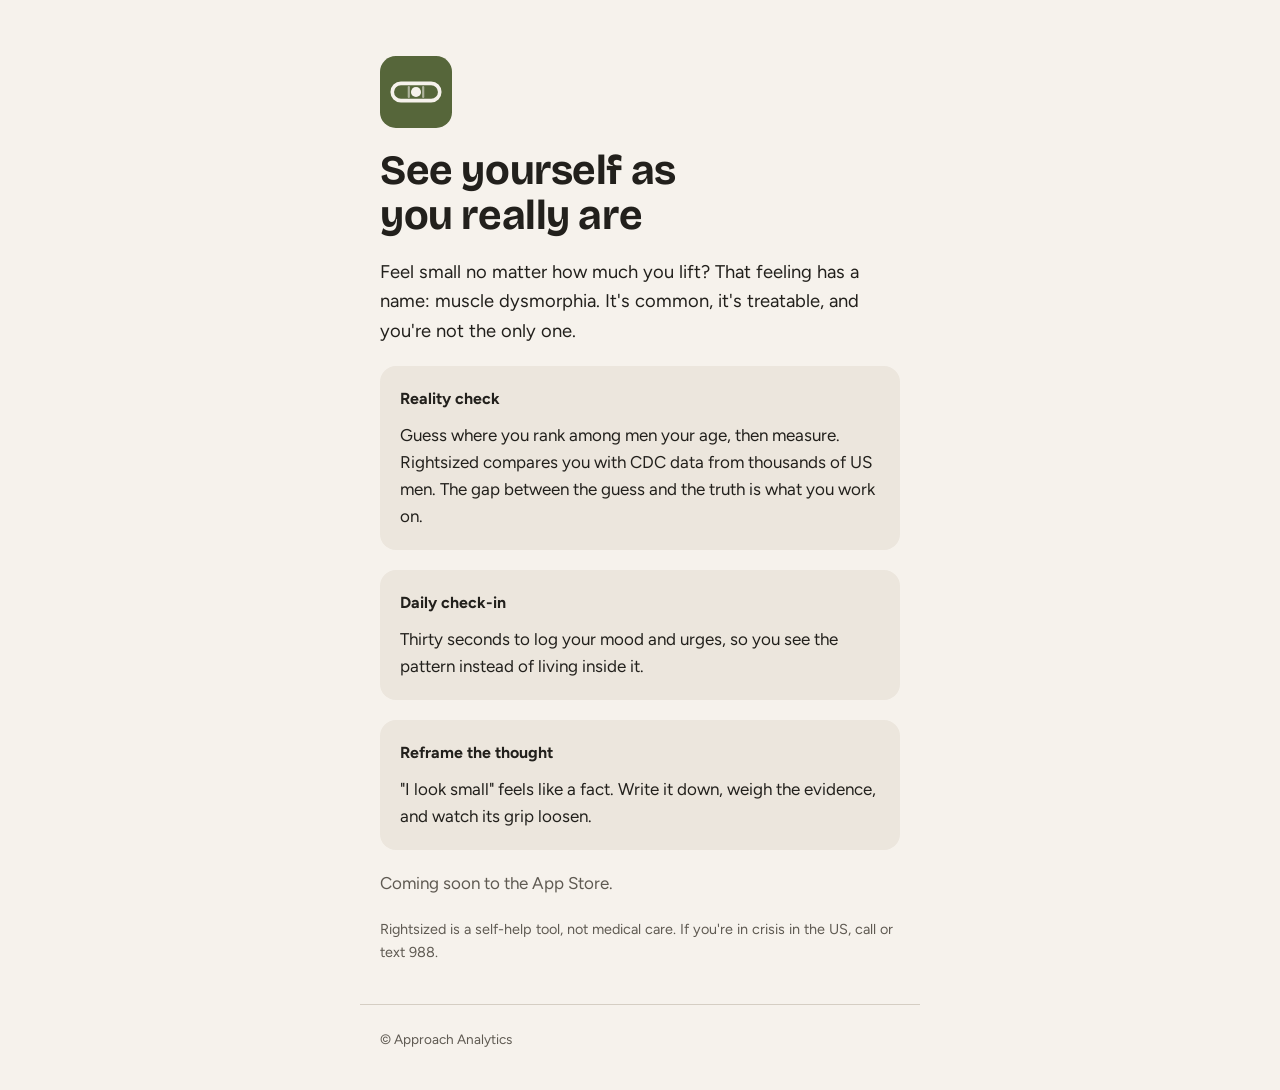
==== index.html @ 9b3ffdf0 "Rightsized site: home and email-confirmed pages Co-Authored-By: Claude Opus 5.5 <noreply@anthropic.c" ====
<!doctype html>
<html lang="en">
<head>
<meta charset="utf-8">
<meta name="viewport" content="width=device-width, initial-scale=1">
<title>Rightsized · See yourself as you really are</title>
<meta name="description" content="Rightsized helps men with muscle dysmorphia see their body accurately, track urges, and challenge distorted thoughts.">
<link rel="icon" href="assets/favicon.png">
<link rel="preconnect" href="https://fonts.googleapis.com">
<link rel="stylesheet" href="https://fonts.googleapis.com/css2?family=Bricolage+Grotesque:opsz,wght@12..96,700&family=Figtree:wght@400;600;700&display=swap">
<link rel="stylesheet" href="assets/site.css">
</head>
<body>
<main>
  <img class="logo" src="assets/logo.svg" alt="Rightsized logo">
  <h1>See yourself as you really are</h1>
  <p class="lede">Feel small no matter how much you lift? That feeling has a name: muscle dysmorphia. It's common, it's treatable, and you're not the only one.</p>
  <div class="card">
    <h2>Reality check</h2>
    <p>Guess where you rank among men your age, then measure. Rightsized compares you with CDC data from thousands of US men. The gap between the guess and the truth is what you work on.</p>
  </div>
  <div class="card">
    <h2>Daily check-in</h2>
    <p>Thirty seconds to log your mood and urges, so you see the pattern instead of living inside it.</p>
  </div>
  <div class="card">
    <h2>Reframe the thought</h2>
    <p>"I look small" feels like a fact. Write it down, weigh the evidence, and watch its grip loosen.</p>
  </div>
  <p class="muted">Coming soon to the App Store.</p>
  <p class="small muted">Rightsized is a self-help tool, not medical care. If you're in crisis in the US, call or text 988.</p>
</main>
<footer>
  <span>© Approach Analytics</span>
</footer>
</body>
</html>
---- assets/site.css ----
/* Rightsized site: Olive & Sand, matching the app's theme tokens. */
:root {
  --bg: #F6F2EC;
  --surface: #ECE6DD;
  --text: #22201C;
  --text-2: #5F5A52;
  --border: #D5CEC3;
  --accent: #56663A;
  --on-accent: #FFFFFF;
  --urgent: #B3261E;
  --display: "Bricolage Grotesque", "Avenir Next", "Segoe UI", system-ui, sans-serif;
  --body: "Figtree", "Avenir Next", "Segoe UI", system-ui, sans-serif;
  color-scheme: light;
}
@media (prefers-color-scheme: dark) {
  :root {
    --bg: #15140F;
    --surface: #1F1D17;
    --text: #EEEAE2;
    --text-2: #ADA79B;
    --border: #37342B;
    --accent: #A3B373;
    --on-accent: #151A0B;
    --urgent: #F2827A;
    color-scheme: dark;
  }
}

* { box-sizing: border-box; }
html, body { margin: 0; }
body {
  background: var(--bg);
  color: var(--text);
  font-family: var(--body);
  font-size: 17px;
  line-height: 1.6;
  min-height: 100vh;
  display: flex;
  flex-direction: column;
}
main {
  width: 100%;
  max-width: 560px;
  margin: 0 auto;
  padding-inline: 20px;
  padding-block: 56px 40px;
  display: flex;
  flex-direction: column;
  gap: 20px;
  flex: 1;
}
.logo { width: 72px; height: 72px; }
h1 {
  font-family: var(--display);
  font-size: clamp(2rem, 7vw, 2.6rem);
  line-height: 1.08;
  letter-spacing: -0.01em;
  margin: 0;
  text-wrap: balance;
}
p { margin: 0; }
.lede { font-size: 1.15rem; }
.muted { color: var(--text-2); }
.small { font-size: 0.9rem; }
.card {
  background: var(--surface);
  border-radius: 16px;
  padding: 20px;
  display: flex;
  flex-direction: column;
  gap: 10px;
}
.card h2 { font-size: 1rem; margin: 0; }
ol { margin: 0; padding-left: 1.2em; display: flex; flex-direction: column; gap: 6px; }
.button {
  display: block;
  text-align: center;
  text-decoration: none;
  font-weight: 700;
  padding: 14px 18px;
  border-radius: 12px;
  background: var(--accent);
  color: var(--on-accent);
}
.button:focus-visible, a:focus-visible { outline: 3px solid var(--accent); outline-offset: 3px; }
a { color: var(--accent); }
footer {
  max-width: 560px;
  width: 100%;
  margin: 0 auto;
  padding-inline: 20px;
  padding-block: 24px 40px;
  border-top: 1px solid var(--border);
  color: var(--text-2);
  font-size: 0.85rem;
  display: flex;
  flex-wrap: wrap;
  gap: 8px 20px;
}
[hidden] { display: none !important; }
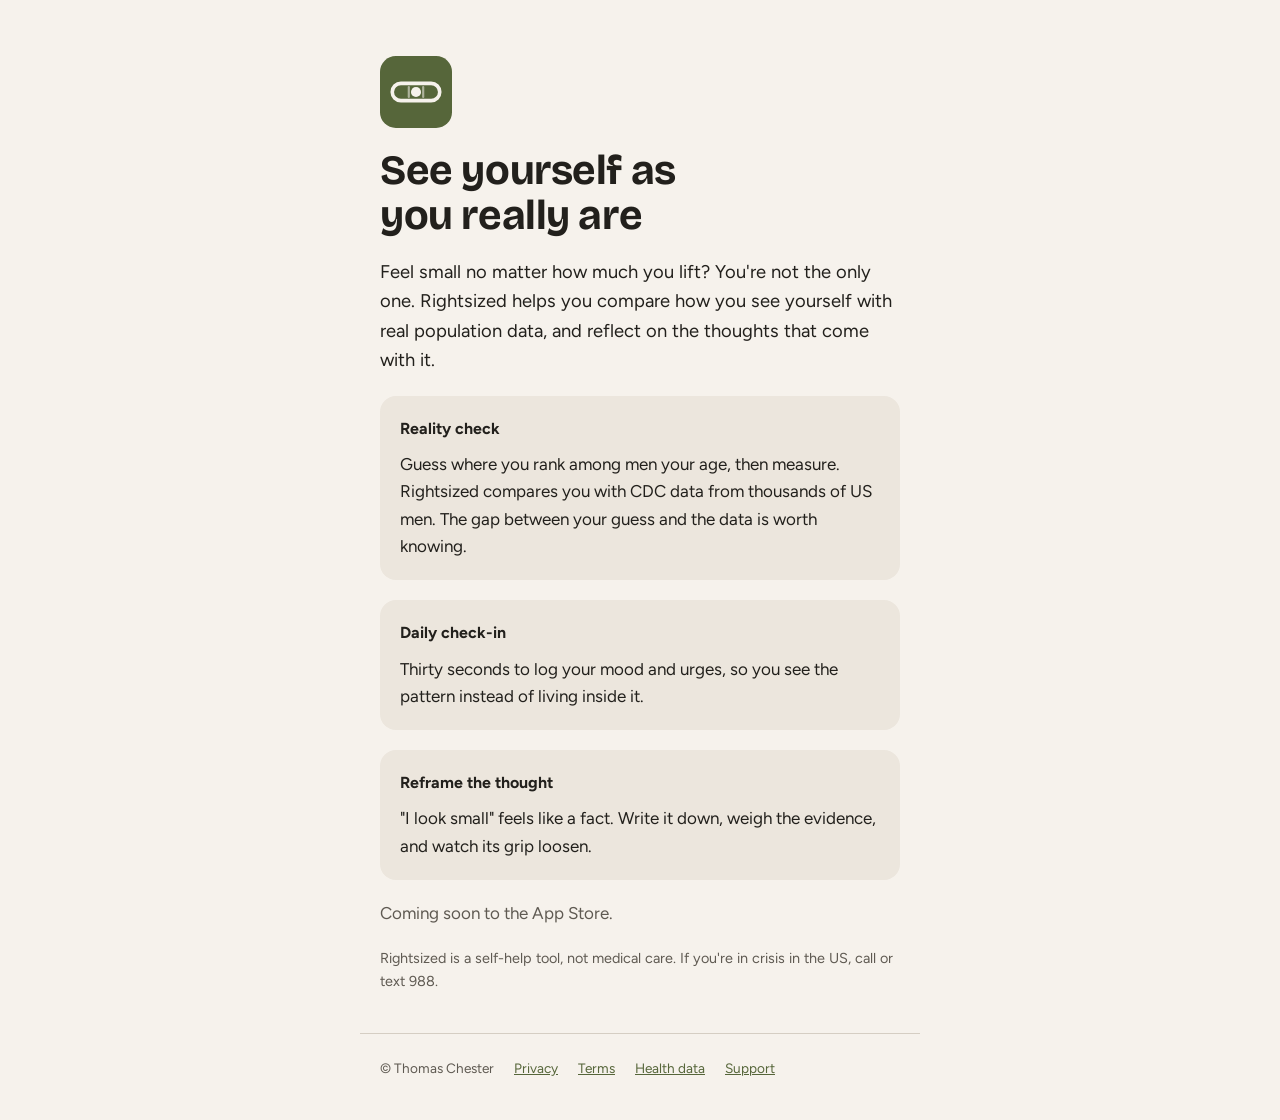
==== commit ad65c04f: "Add terms, privacy, health-data and support pages; reword home as self-help Co-Authored-By: Claude O" ====
--- a/index.html
+++ b/index.html
@@ -4,7 +4,7 @@
 <meta charset="utf-8">
 <meta name="viewport" content="width=device-width, initial-scale=1">
 <title>Rightsized · See yourself as you really are</title>
-<meta name="description" content="Rightsized helps men with muscle dysmorphia see their body accurately, track urges, and challenge distorted thoughts.">
+<meta name="description" content="Rightsized is a self-reflection app for men: compare how you see your body with real population data, check in daily, and journal your thoughts.">
 <link rel="icon" href="assets/favicon.png">
 <link rel="preconnect" href="https://fonts.googleapis.com">
 <link rel="stylesheet" href="https://fonts.googleapis.com/css2?family=Bricolage+Grotesque:opsz,wght@12..96,700&family=Figtree:wght@400;600;700&display=swap">
@@ -14,10 +14,10 @@
 <main>
   <img class="logo" src="assets/logo.svg" alt="Rightsized logo">
   <h1>See yourself as you really are</h1>
-  <p class="lede">Feel small no matter how much you lift? That feeling has a name: muscle dysmorphia. It's common, it's treatable, and you're not the only one.</p>
+  <p class="lede">Feel small no matter how much you lift? You're not the only one. Rightsized helps you compare how you see yourself with real population data, and reflect on the thoughts that come with it.</p>
   <div class="card">
     <h2>Reality check</h2>
-    <p>Guess where you rank among men your age, then measure. Rightsized compares you with CDC data from thousands of US men. The gap between the guess and the truth is what you work on.</p>
+    <p>Guess where you rank among men your age, then measure. Rightsized compares you with CDC data from thousands of US men. The gap between your guess and the data is worth knowing.</p>
   </div>
   <div class="card">
     <h2>Daily check-in</h2>
@@ -31,7 +31,11 @@
   <p class="small muted">Rightsized is a self-help tool, not medical care. If you're in crisis in the US, call or text 988.</p>
 </main>
 <footer>
-  <span>© Approach Analytics</span>
+  <span>© Thomas Chester</span>
+  <a href="privacy/">Privacy</a>
+  <a href="terms/">Terms</a>
+  <a href="health-data/">Health data</a>
+  <a href="support/">Support</a>
 </footer>
 </body>
 </html>
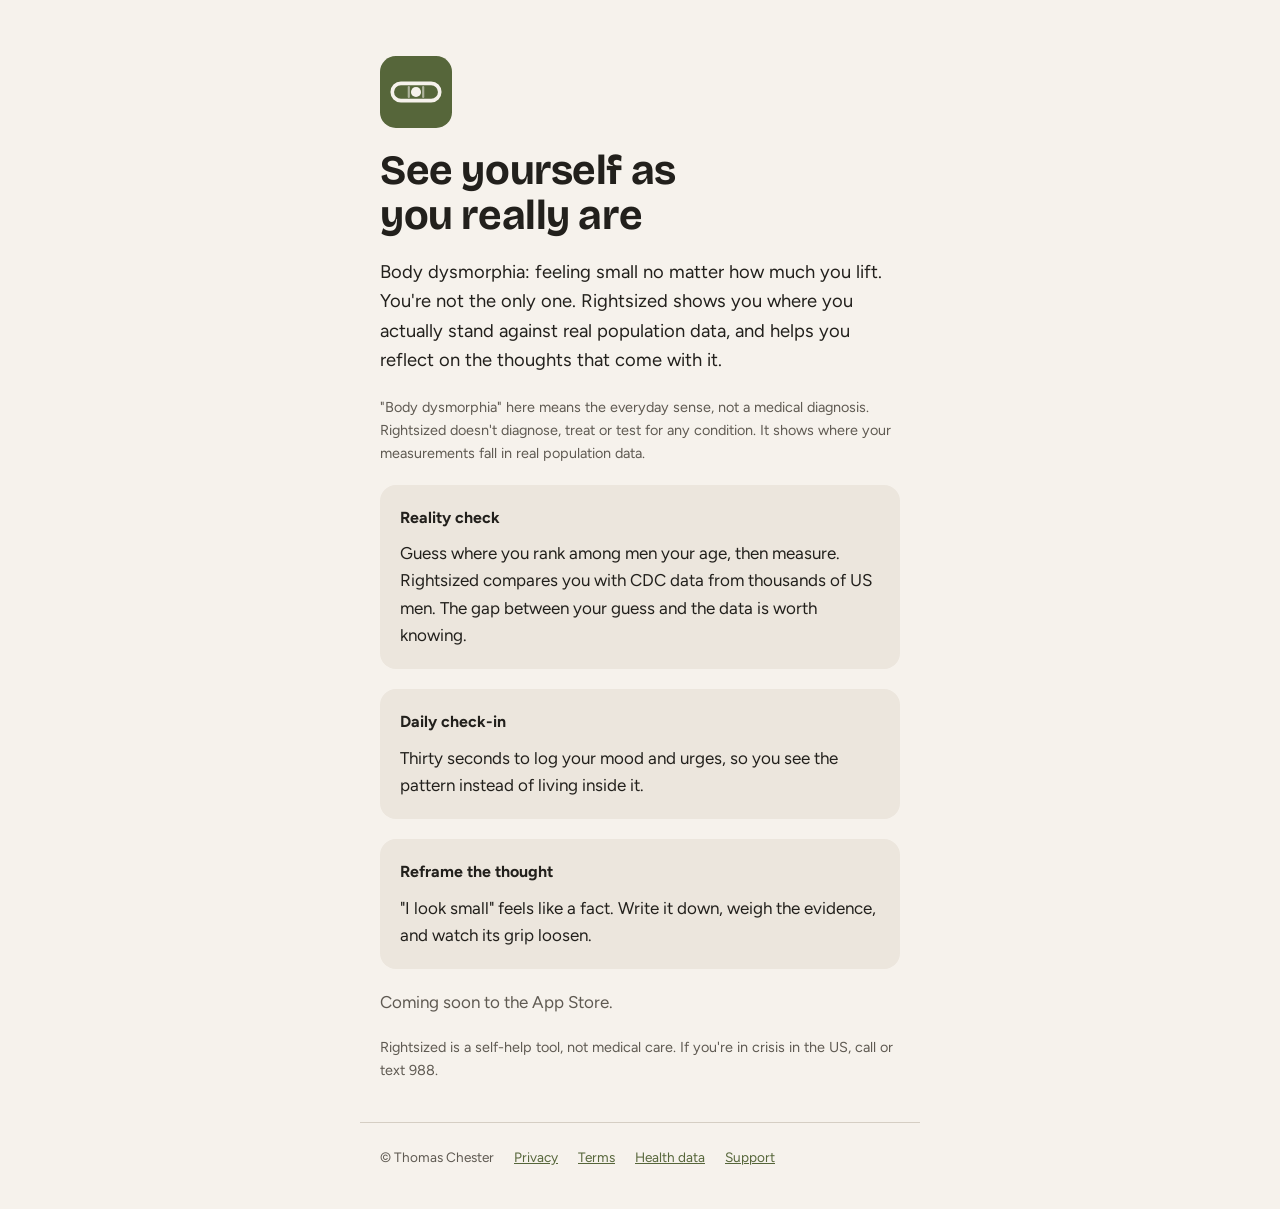
==== commit 0059cb1e: "Use 'body dysmorphia' in its everyday sense, with notes in home, Terms and Support Co-Authored-By: C" ====
--- a/index.html
+++ b/index.html
@@ -4,7 +4,7 @@
 <meta charset="utf-8">
 <meta name="viewport" content="width=device-width, initial-scale=1">
 <title>Rightsized · See yourself as you really are</title>
-<meta name="description" content="Rightsized is a self-reflection app for men: compare how you see your body with real population data, check in daily, and journal your thoughts.">
+<meta name="description" content="Rightsized is a self-reflection app for men who feel small no matter how much they lift: compare how you see your body with real population data, check in daily, and journal your thoughts.">
 <link rel="icon" href="assets/favicon.png">
 <link rel="preconnect" href="https://fonts.googleapis.com">
 <link rel="stylesheet" href="https://fonts.googleapis.com/css2?family=Bricolage+Grotesque:opsz,wght@12..96,700&family=Figtree:wght@400;600;700&display=swap">
@@ -14,7 +14,8 @@
 <main>
   <img class="logo" src="assets/logo.svg" alt="Rightsized logo">
   <h1>See yourself as you really are</h1>
-  <p class="lede">Feel small no matter how much you lift? You're not the only one. Rightsized helps you compare how you see yourself with real population data, and reflect on the thoughts that come with it.</p>
+  <p class="lede">Body dysmorphia: feeling small no matter how much you lift. You're not the only one. Rightsized shows you where you actually stand against real population data, and helps you reflect on the thoughts that come with it.</p>
+  <p class="small muted">"Body dysmorphia" here means the everyday sense, not a medical diagnosis. Rightsized doesn't diagnose, treat or test for any condition. It shows where your measurements fall in real population data.</p>
   <div class="card">
     <h2>Reality check</h2>
     <p>Guess where you rank among men your age, then measure. Rightsized compares you with CDC data from thousands of US men. The gap between your guess and the data is worth knowing.</p>
